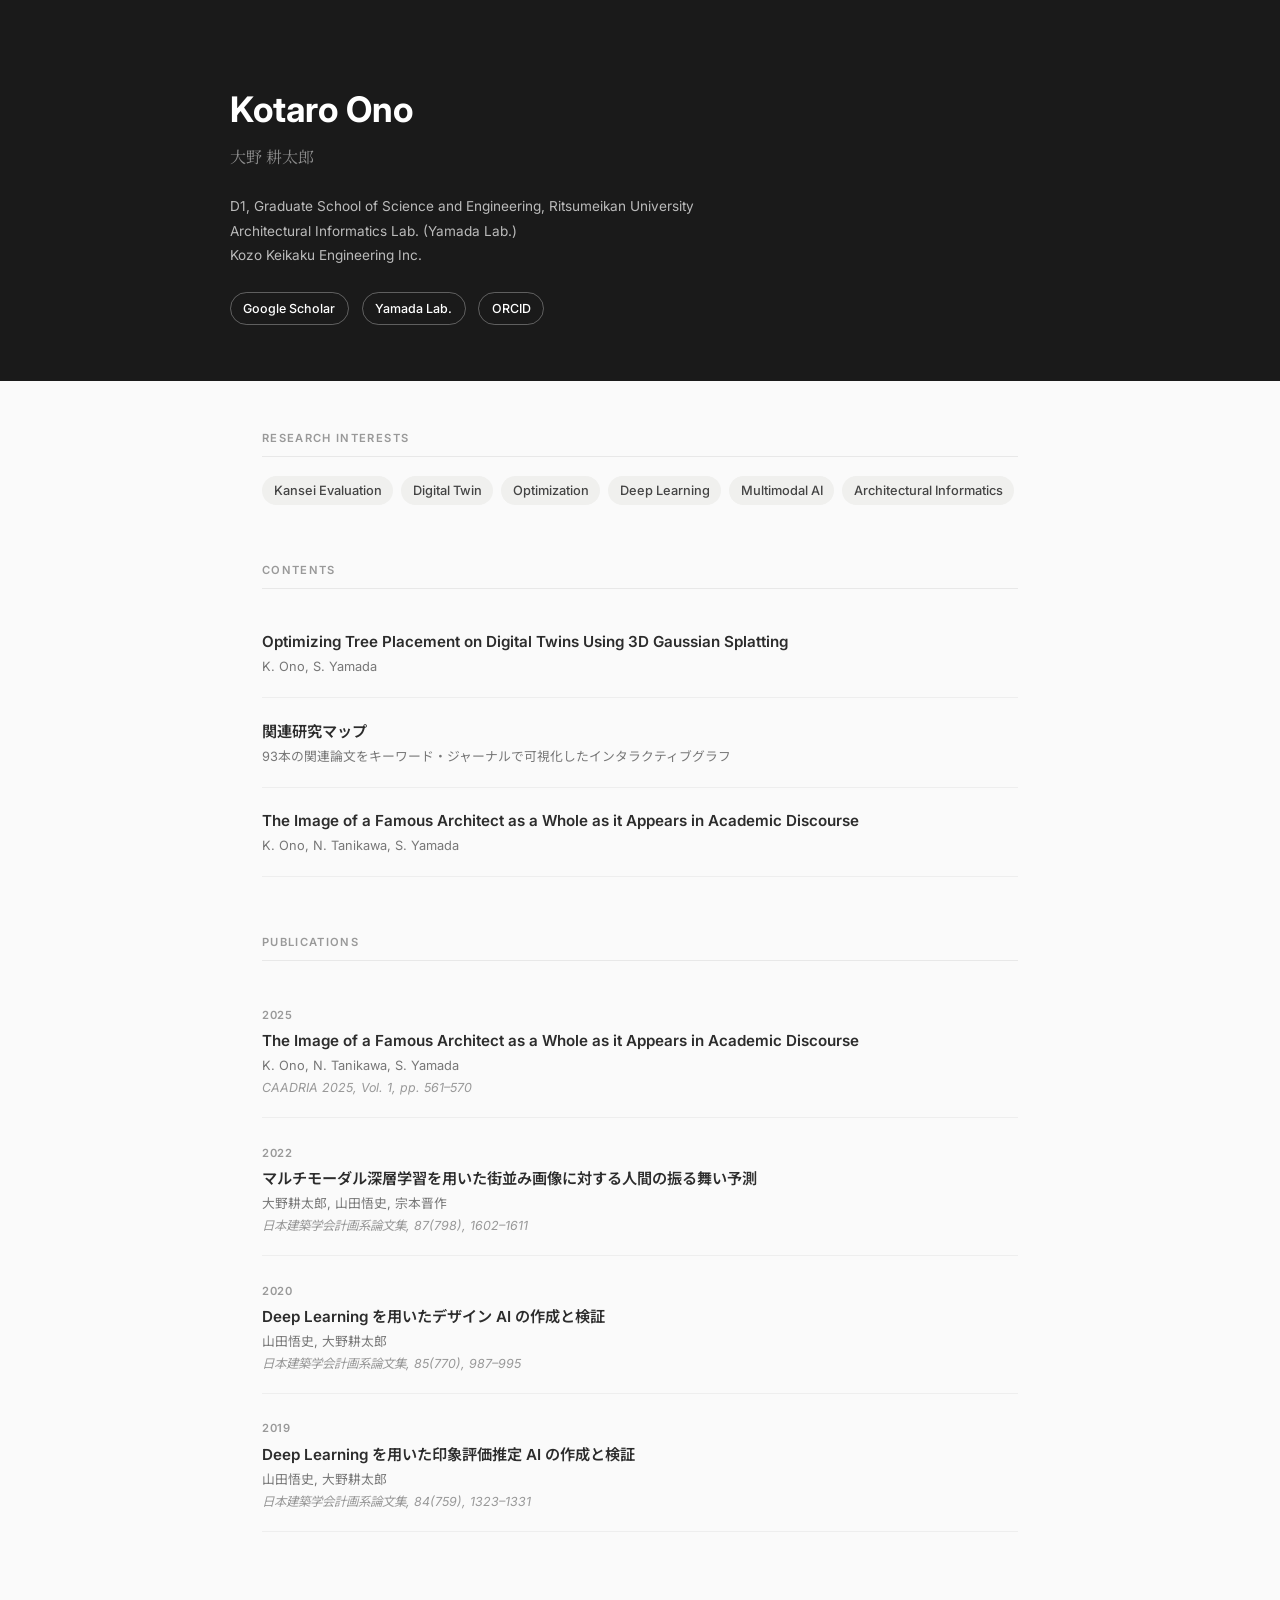
==== index.html @ 889e002a "feat: add literature graph link to Contents section Co-Authored-By: Claude Sonnet 4.6 <noreply@anthr" ====
<!doctype html>
<html lang="en">
<head>
  <meta charset="UTF-8">
  <meta name="viewport" content="width=device-width, initial-scale=1.0">
  <title>Kotaro Ono</title>
  <style>
    @import url("https://fonts.googleapis.com/css2?family=Inter:wght@400;500;600;700&family=Noto+Sans+JP:wght@400;500;700&family=Noto+Serif+JP:wght@400;700&display=swap");

    *, *::before, *::after { margin: 0; padding: 0; box-sizing: border-box; }

    body {
      font-family: "Inter", "Noto Sans JP", sans-serif;
      background: #fafafa;
      color: #2c2c2c;
      line-height: 1.7;
    }

    /* ===== Hero ===== */
    .hero {
      background: #1a1a1a;
      color: #fff;
      padding: 5rem 2rem 3.5rem;
    }

    .hero-inner {
      max-width: 820px;
      margin: 0 auto;
    }

    .hero h1 {
      font-size: 2.2rem;
      font-weight: 700;
      margin-bottom: 0.2rem;
    }

    .hero .name-ja {
      font-family: "Noto Serif JP", serif;
      font-size: 1rem;
      font-weight: 400;
      color: rgba(255,255,255,0.5);
      margin-bottom: 1.5rem;
    }

    .hero .affil {
      font-size: 0.85rem;
      color: rgba(255,255,255,0.7);
      line-height: 1.8;
    }

    .hero .affil span {
      display: block;
    }

    .hero .links {
      margin-top: 1.5rem;
      display: flex;
      flex-wrap: wrap;
      gap: 0.8rem;
    }

    .hero .links a {
      font-size: 0.78rem;
      font-weight: 500;
      color: #fff;
      text-decoration: none;
      padding: 0.4em 1em;
      border-radius: 100px;
      border: 1px solid rgba(255,255,255,0.3);
      transition: background 0.2s;
    }

    .hero .links a:hover {
      background: rgba(255,255,255,0.12);
    }

    /* ===== Main ===== */
    .main {
      max-width: 820px;
      margin: 0 auto;
      padding: 3rem 2rem 5rem;
    }

    .section {
      margin-bottom: 3.5rem;
    }

    .section h2 {
      font-size: 0.7rem;
      font-weight: 600;
      letter-spacing: 0.12em;
      text-transform: uppercase;
      color: #999;
      margin-bottom: 1.2rem;
      padding-bottom: 0.5rem;
      border-bottom: 1px solid #e8e8e8;
    }

    /* ===== Interests ===== */
    .interests {
      display: flex;
      flex-wrap: wrap;
      gap: 0.5rem;
    }

    .interests span {
      font-size: 0.8rem;
      font-weight: 500;
      padding: 0.3em 0.9em;
      border-radius: 100px;
      background: #f0f0ee;
      color: #444;
    }

    /* ===== Publication Cards ===== */
    .pub {
      display: block;
      text-decoration: none;
      color: inherit;
      padding: 1.2rem 0;
      border-bottom: 1px solid #eee;
      transition: background 0.15s;
    }

    a.pub:hover {
      background: #f5f5f3;
      margin-left: -0.8rem;
      margin-right: -0.8rem;
      padding-left: 0.8rem;
      padding-right: 0.8rem;
      border-radius: 8px;
    }

    .pub-year {
      font-size: 0.7rem;
      font-weight: 600;
      color: #999;
      letter-spacing: 0.05em;
    }

    .pub-title {
      font-size: 0.95rem;
      font-weight: 600;
      line-height: 1.45;
      margin: 0.2rem 0;
    }

    .pub-authors {
      font-size: 0.8rem;
      color: #777;
    }

    .pub-venue {
      font-size: 0.78rem;
      color: #999;
      font-style: italic;
    }

    .pub-link-tag {
      display: inline-block;
      font-size: 0.65rem;
      font-weight: 600;
      padding: 0.15em 0.5em;
      border-radius: 4px;
      background: #1a1a3a;
      color: #fff;
      margin-top: 0.3rem;
      text-transform: uppercase;
      letter-spacing: 0.05em;
    }

    .pub-link-tag.green { background: #2d5a3f; }

    /* ===== Responsive ===== */
    @media (max-width: 600px) {
      .hero { padding: 3.5rem 1.5rem 2.5rem; }
      .hero h1 { font-size: 1.7rem; }
      .main { padding: 2rem 1.2rem 3rem; }
    }
  </style>
</head>
<body>

  <header class="hero">
    <div class="hero-inner">
      <h1>Kotaro Ono</h1>
      <p class="name-ja">大野 耕太郎</p>
      <div class="affil">
        <span>D1, Graduate School of Science and Engineering, Ritsumeikan University</span>
        <span>Architectural Informatics Lab. (Yamada Lab.)</span>
        <span>Kozo Keikaku Engineering Inc.</span>
      </div>
      <div class="links">
        <a href="https://scholar.google.com/citations?user=VS9bfikAAAAJ" target="_blank" rel="noopener">Google Scholar</a>
        <a href="http://satoshi-bon.jp/" target="_blank" rel="noopener">Yamada Lab.</a>
        <a href="https://orcid.org/0009-0004-0649-6120" target="_blank" rel="noopener">ORCID</a>
      </div>
    </div>
  </header>

  <main class="main">

    <section class="section">
      <h2>Research Interests</h2>
      <div class="interests">
        <span>Kansei Evaluation</span>
        <span>Digital Twin</span>
        <span>Optimization</span>
        <span>Deep Learning</span>
        <span>Multimodal AI</span>
        <span>Architectural Informatics</span>
      </div>
    </section>

    <section class="section">
      <h2>Contents</h2>

      <a href="research_02.html" target="_blank" rel="noopener" class="pub">
        <p class="pub-title">Optimizing Tree Placement on Digital Twins Using 3D Gaussian Splatting</p>
        <p class="pub-authors">K. Ono, S. Yamada</p>
      </a>

      <a href="literature-graph.html" target="_blank" rel="noopener" class="pub">
        <p class="pub-title">関連研究マップ</p>
        <p class="pub-authors">93本の関連論文をキーワード・ジャーナルで可視化したインタラクティブグラフ</p>
      </a>

      <a href="research01.html" target="_blank" rel="noopener" class="pub">
        <p class="pub-title">The Image of a Famous Architect as a Whole as it Appears in Academic Discourse</p>
        <p class="pub-authors">K. Ono, N. Tanikawa, S. Yamada</p>
      </a>

    </section>

    <section class="section">
      <h2>Publications</h2>

      <a href="http://satoshi-bon.jp/wp-content/uploads/2025/05/caadria2025_732.pdf" target="_blank" rel="noopener" class="pub">
        <span class="pub-year">2025</span>
        <p class="pub-title">The Image of a Famous Architect as a Whole as it Appears in Academic Discourse</p>
        <p class="pub-authors">K. Ono, N. Tanikawa, S. Yamada</p>
        <p class="pub-venue">CAADRIA 2025, Vol. 1, pp. 561&ndash;570</p>
      </a>

      <a href="https://www.jstage.jst.go.jp/article/aija/87/798/87_1602/_article/-char/ja" target="_blank" rel="noopener" class="pub">
        <span class="pub-year">2022</span>
        <p class="pub-title">マルチモーダル深層学習を用いた街並み画像に対する人間の振る舞い予測</p>
        <p class="pub-authors">大野耕太郎, 山田悟史, 宗本晋作</p>
        <p class="pub-venue">日本建築学会計画系論文集, 87(798), 1602&ndash;1611</p>
      </a>

      <a href="https://www.jstage.jst.go.jp/article/aija/85/770/85_987/_article/-char/ja" target="_blank" rel="noopener" class="pub">
        <span class="pub-year">2020</span>
        <p class="pub-title">Deep Learning を用いたデザイン AI の作成と検証</p>
        <p class="pub-authors">山田悟史, 大野耕太郎</p>
        <p class="pub-venue">日本建築学会計画系論文集, 85(770), 987&ndash;995</p>
      </a>

      <a href="https://www.jstage.jst.go.jp/article/aija/84/759/84_1323/_article/-char/ja" target="_blank" rel="noopener" class="pub">
        <span class="pub-year">2019</span>
        <p class="pub-title">Deep Learning を用いた印象評価推定 AI の作成と検証</p>
        <p class="pub-authors">山田悟史, 大野耕太郎</p>
        <p class="pub-venue">日本建築学会計画系論文集, 84(759), 1323&ndash;1331</p>
      </a>

    </section>

  </main>

</body>
</html>
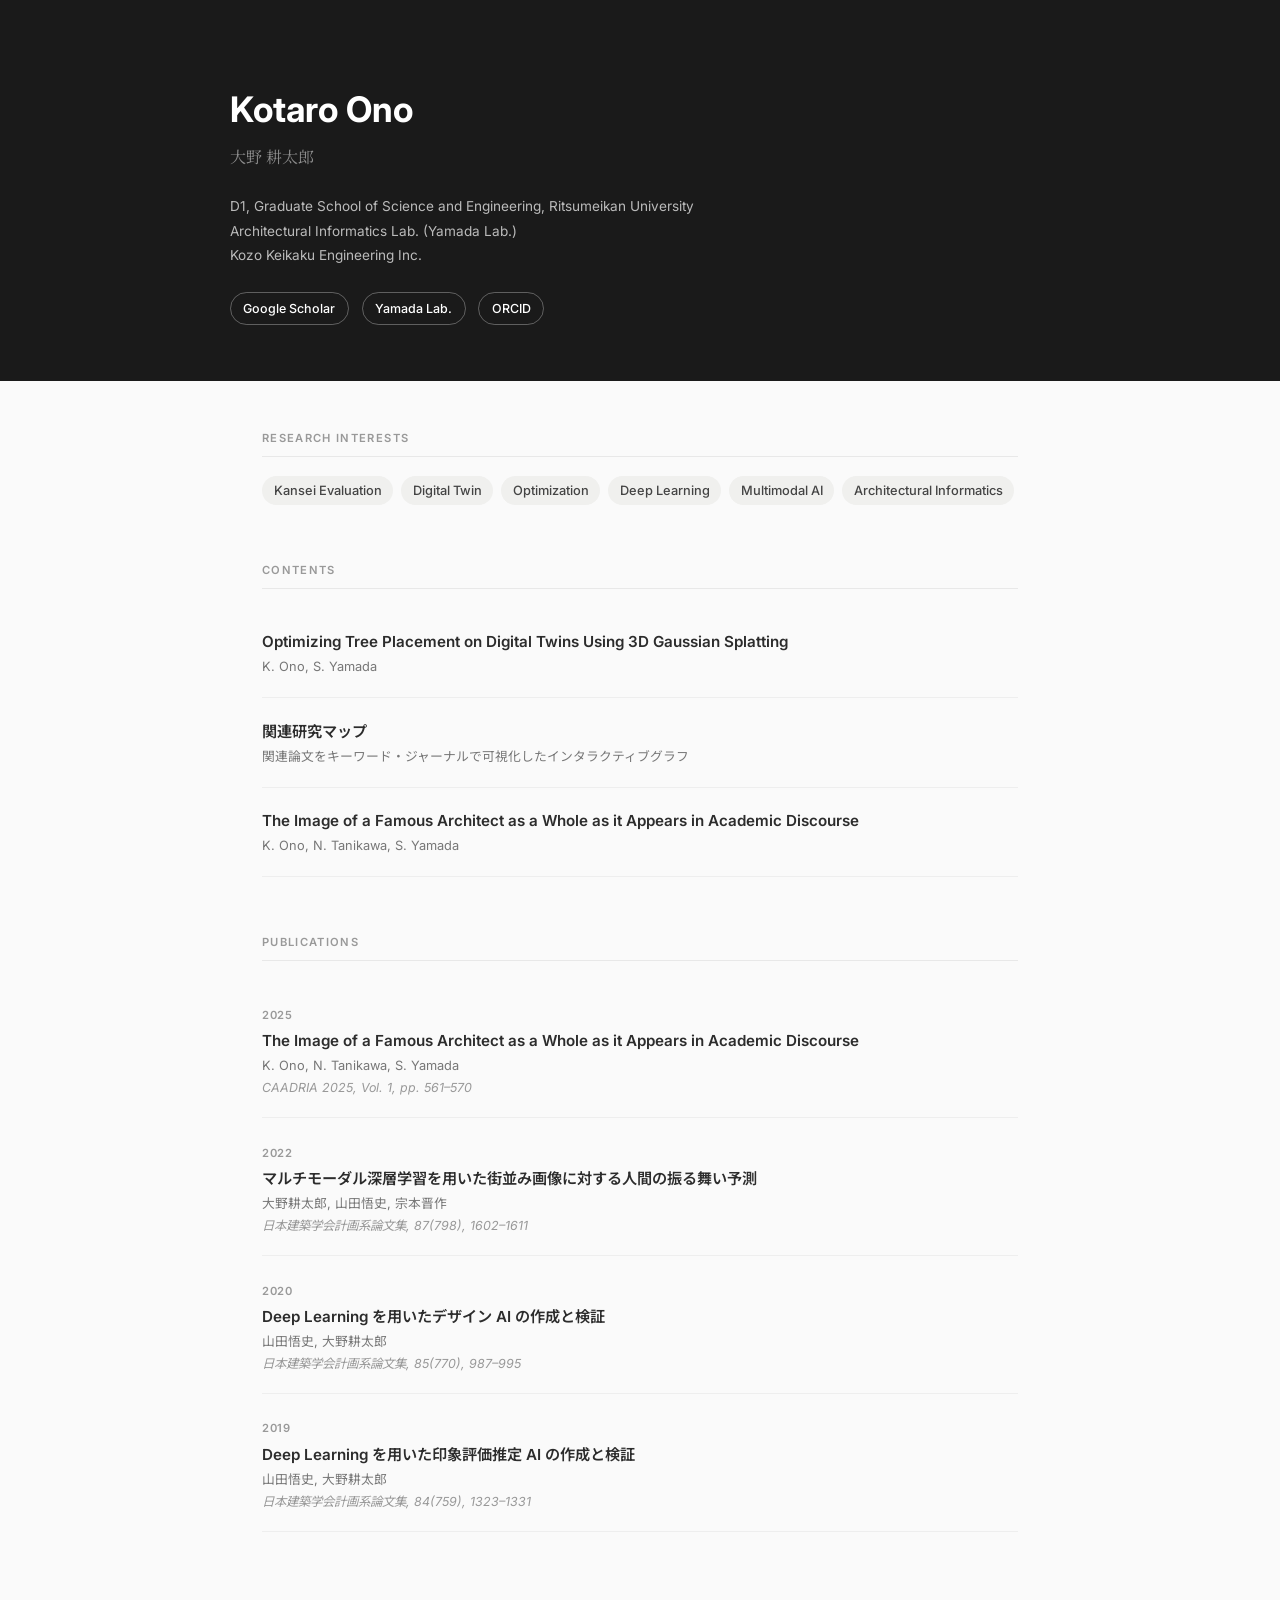
==== commit dfff1371: "fix: remove hardcoded paper count from literature graph link" ====
--- a/index.html
+++ b/index.html
@@ -4,6 +4,14 @@
   <meta charset="UTF-8">
   <meta name="viewport" content="width=device-width, initial-scale=1.0">
   <title>Kotaro Ono</title>
+<!-- Google tag (gtag.js) -->
+<script async src="https://www.googletagmanager.com/gtag/js?id=G-YBXX6M25PL"></script>
+<script>
+  window.dataLayer = window.dataLayer || [];
+  function gtag(){dataLayer.push(arguments);}
+  gtag('js', new Date());
+  gtag('config', 'G-YBXX6M25PL');
+</script>
   <style>
     @import url("https://fonts.googleapis.com/css2?family=Inter:wght@400;500;600;700&family=Noto+Sans+JP:wght@400;500;700&family=Noto+Serif+JP:wght@400;700&display=swap");
 
@@ -222,7 +230,7 @@
 
       <a href="literature-graph.html" target="_blank" rel="noopener" class="pub">
         <p class="pub-title">関連研究マップ</p>
-        <p class="pub-authors">93本の関連論文をキーワード・ジャーナルで可視化したインタラクティブグラフ</p>
+        <p class="pub-authors">関連論文をキーワード・ジャーナルで可視化したインタラクティブグラフ</p>
       </a>
 
       <a href="research01.html" target="_blank" rel="noopener" class="pub">
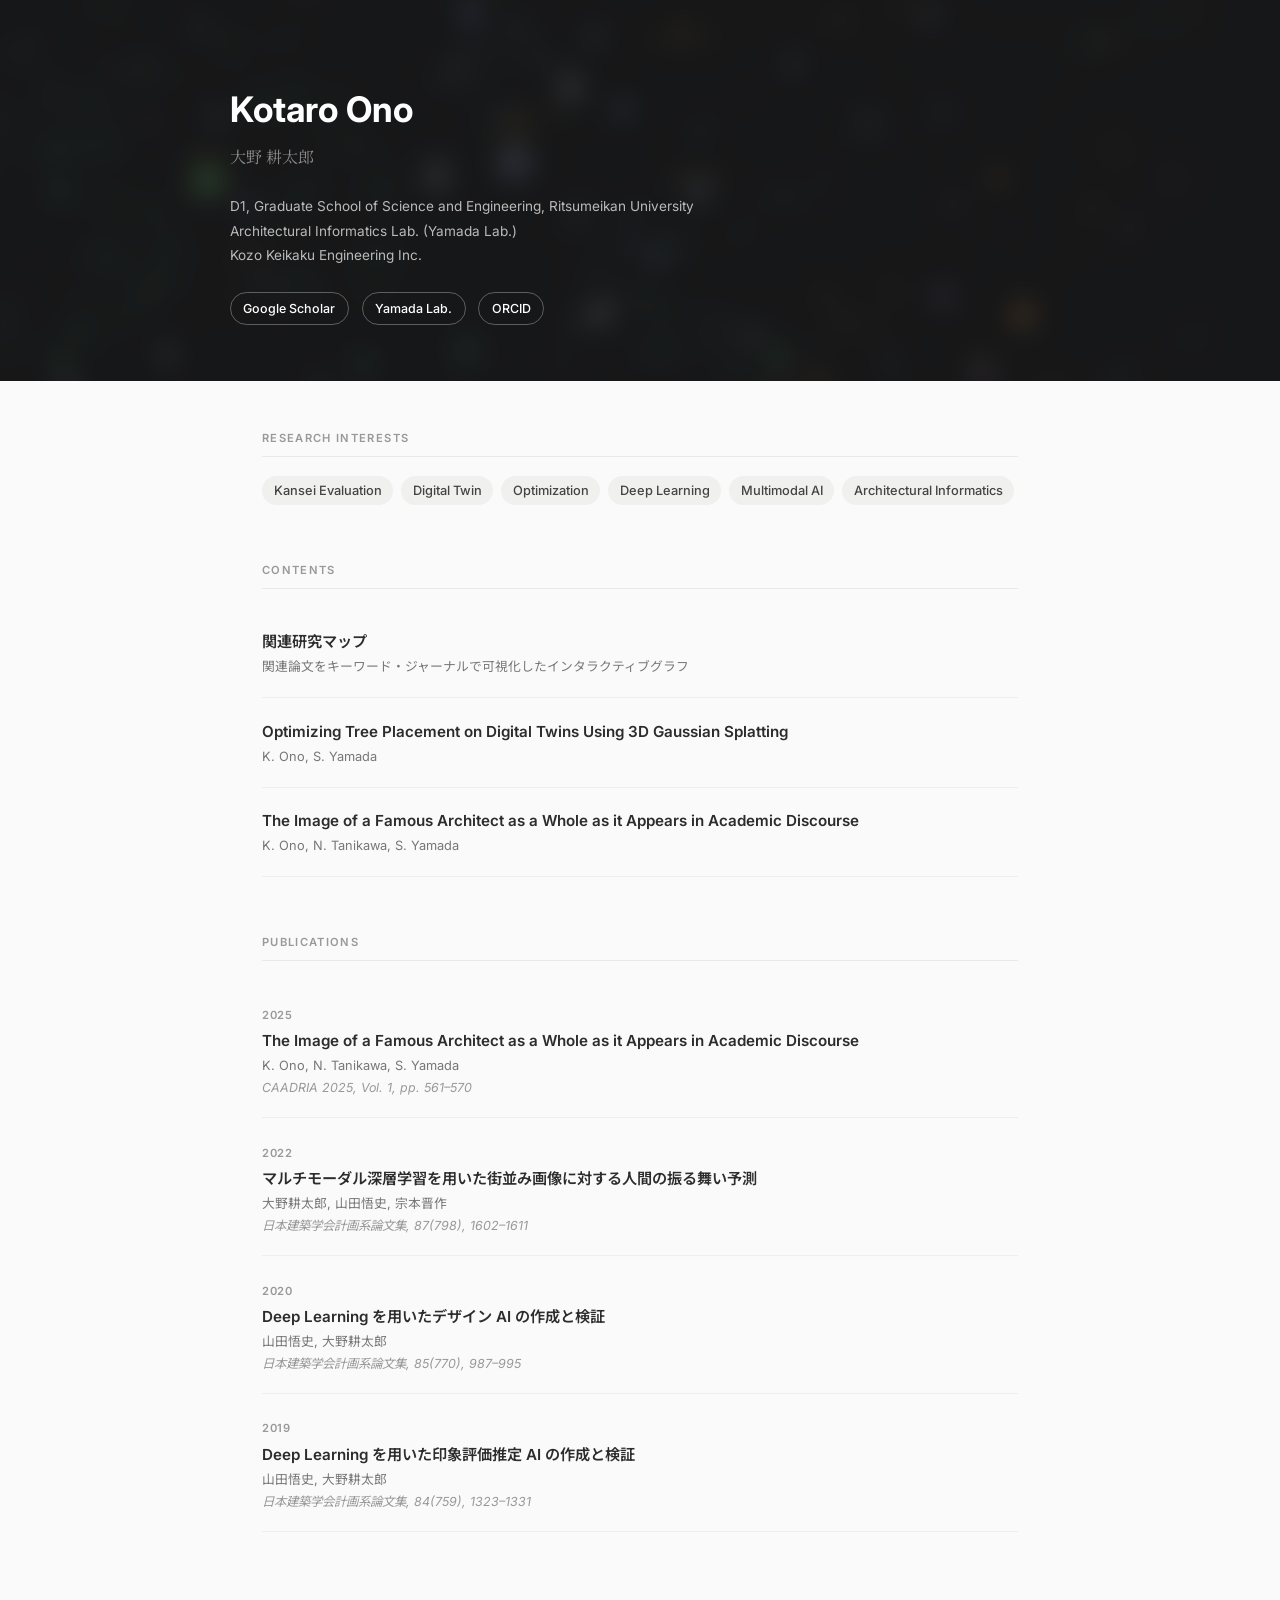
==== commit ff968dbf: "feat: hero background image, reorder contents, move viz link up - Add blurred graph screenshot as he" ====
--- a/index.html
+++ b/index.html
@@ -29,11 +29,25 @@
       background: #1a1a1a;
       color: #fff;
       padding: 5rem 2rem 3.5rem;
+      position: relative;
+      overflow: hidden;
+    }
+    .hero::before {
+      content: '';
+      position: absolute;
+      inset: -30px;
+      background: url('hero-bg.png') center/cover no-repeat;
+      filter: blur(12px);
+      transform: scale(1.08);
+      opacity: 0.18;
+      z-index: 0;
     }
 
     .hero-inner {
       max-width: 820px;
       margin: 0 auto;
+      position: relative;
+      z-index: 1;
     }
 
     .hero h1 {
@@ -223,14 +237,14 @@
     <section class="section">
       <h2>Contents</h2>
 
+      <a href="literature-graph.html" target="_blank" rel="noopener" class="pub">
+        <p class="pub-title">関連研究マップ</p>
+        <p class="pub-authors">関連論文をキーワード・ジャーナルで可視化したインタラクティブグラフ</p>
+      </a>
+
       <a href="research_02.html" target="_blank" rel="noopener" class="pub">
         <p class="pub-title">Optimizing Tree Placement on Digital Twins Using 3D Gaussian Splatting</p>
         <p class="pub-authors">K. Ono, S. Yamada</p>
-      </a>
-
-      <a href="literature-graph.html" target="_blank" rel="noopener" class="pub">
-        <p class="pub-title">関連研究マップ</p>
-        <p class="pub-authors">関連論文をキーワード・ジャーナルで可視化したインタラクティブグラフ</p>
       </a>
 
       <a href="research01.html" target="_blank" rel="noopener" class="pub">
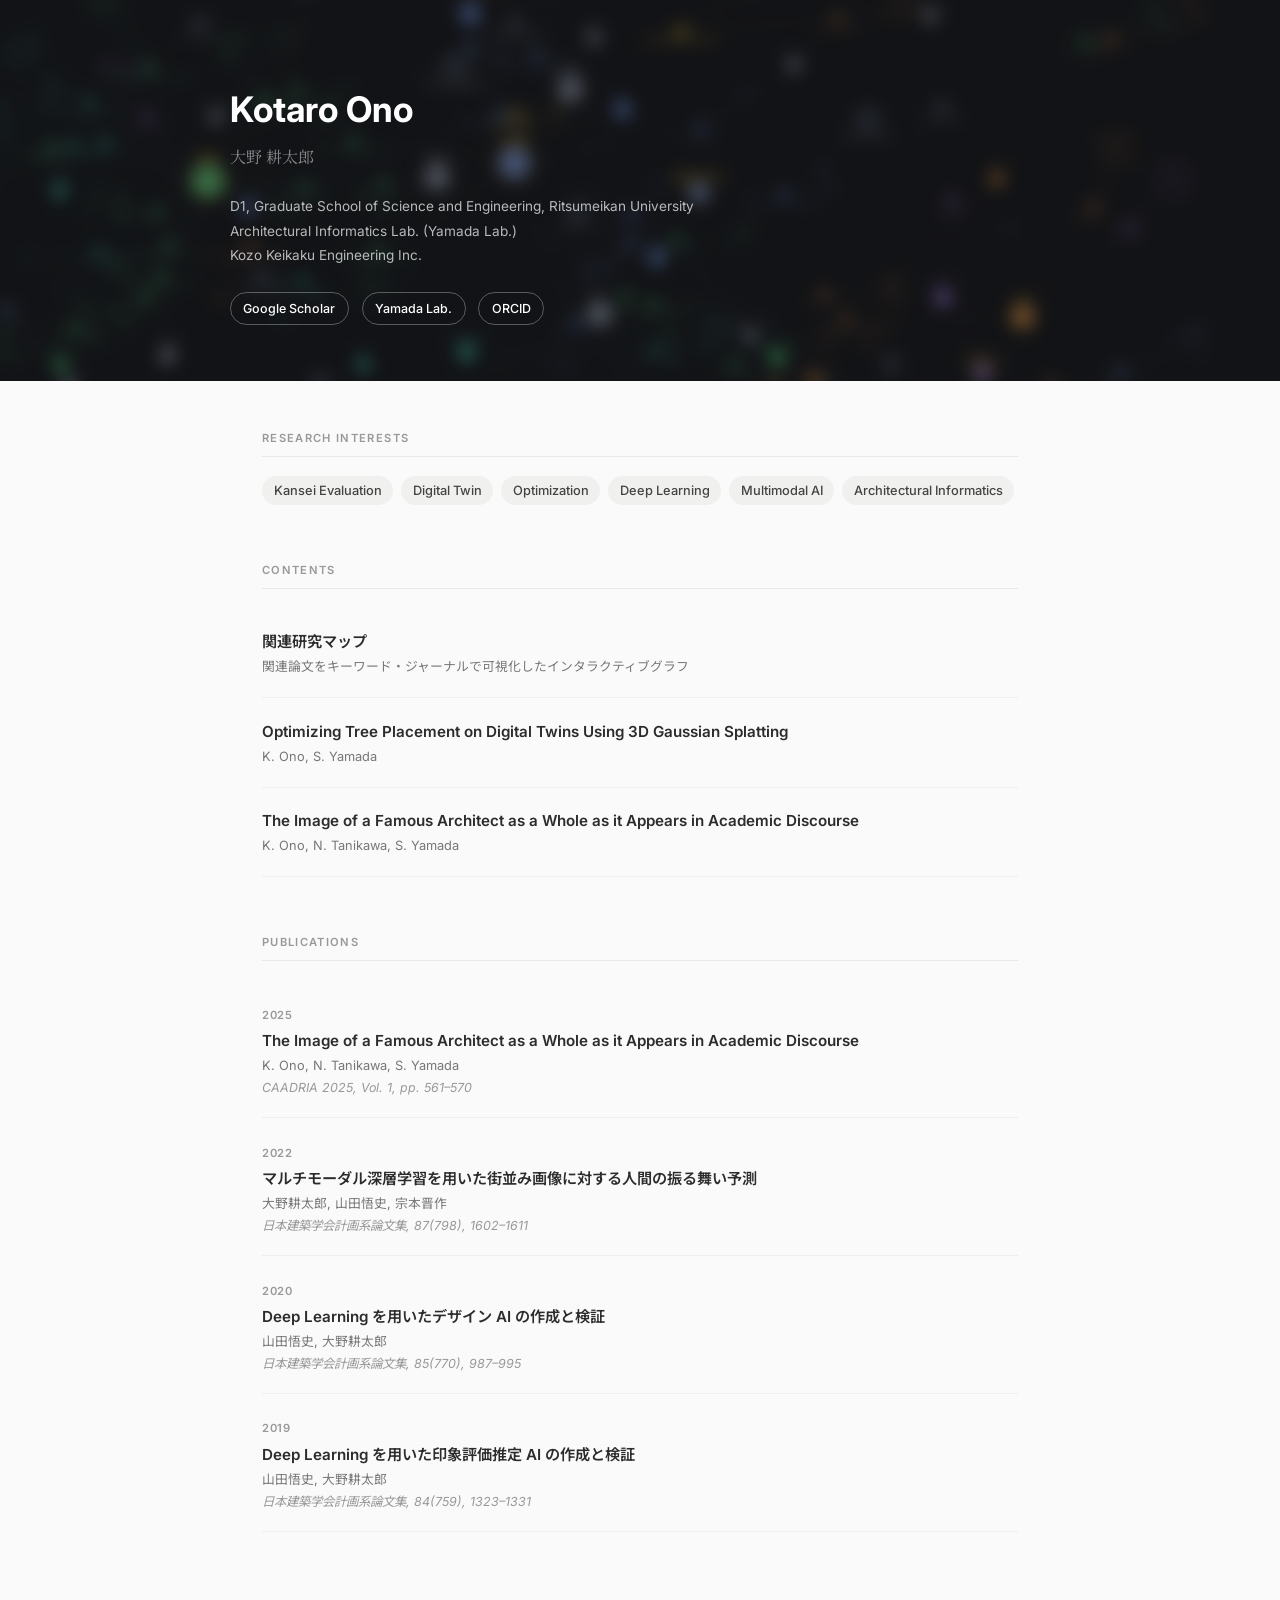
==== commit 1d203e0f: "fix: increase hero background opacity to 0.45" ====
--- a/index.html
+++ b/index.html
@@ -37,9 +37,9 @@
       position: absolute;
       inset: -30px;
       background: url('hero-bg.png') center/cover no-repeat;
-      filter: blur(12px);
+      filter: blur(8px);
       transform: scale(1.08);
-      opacity: 0.18;
+      opacity: 0.45;
       z-index: 0;
     }
 
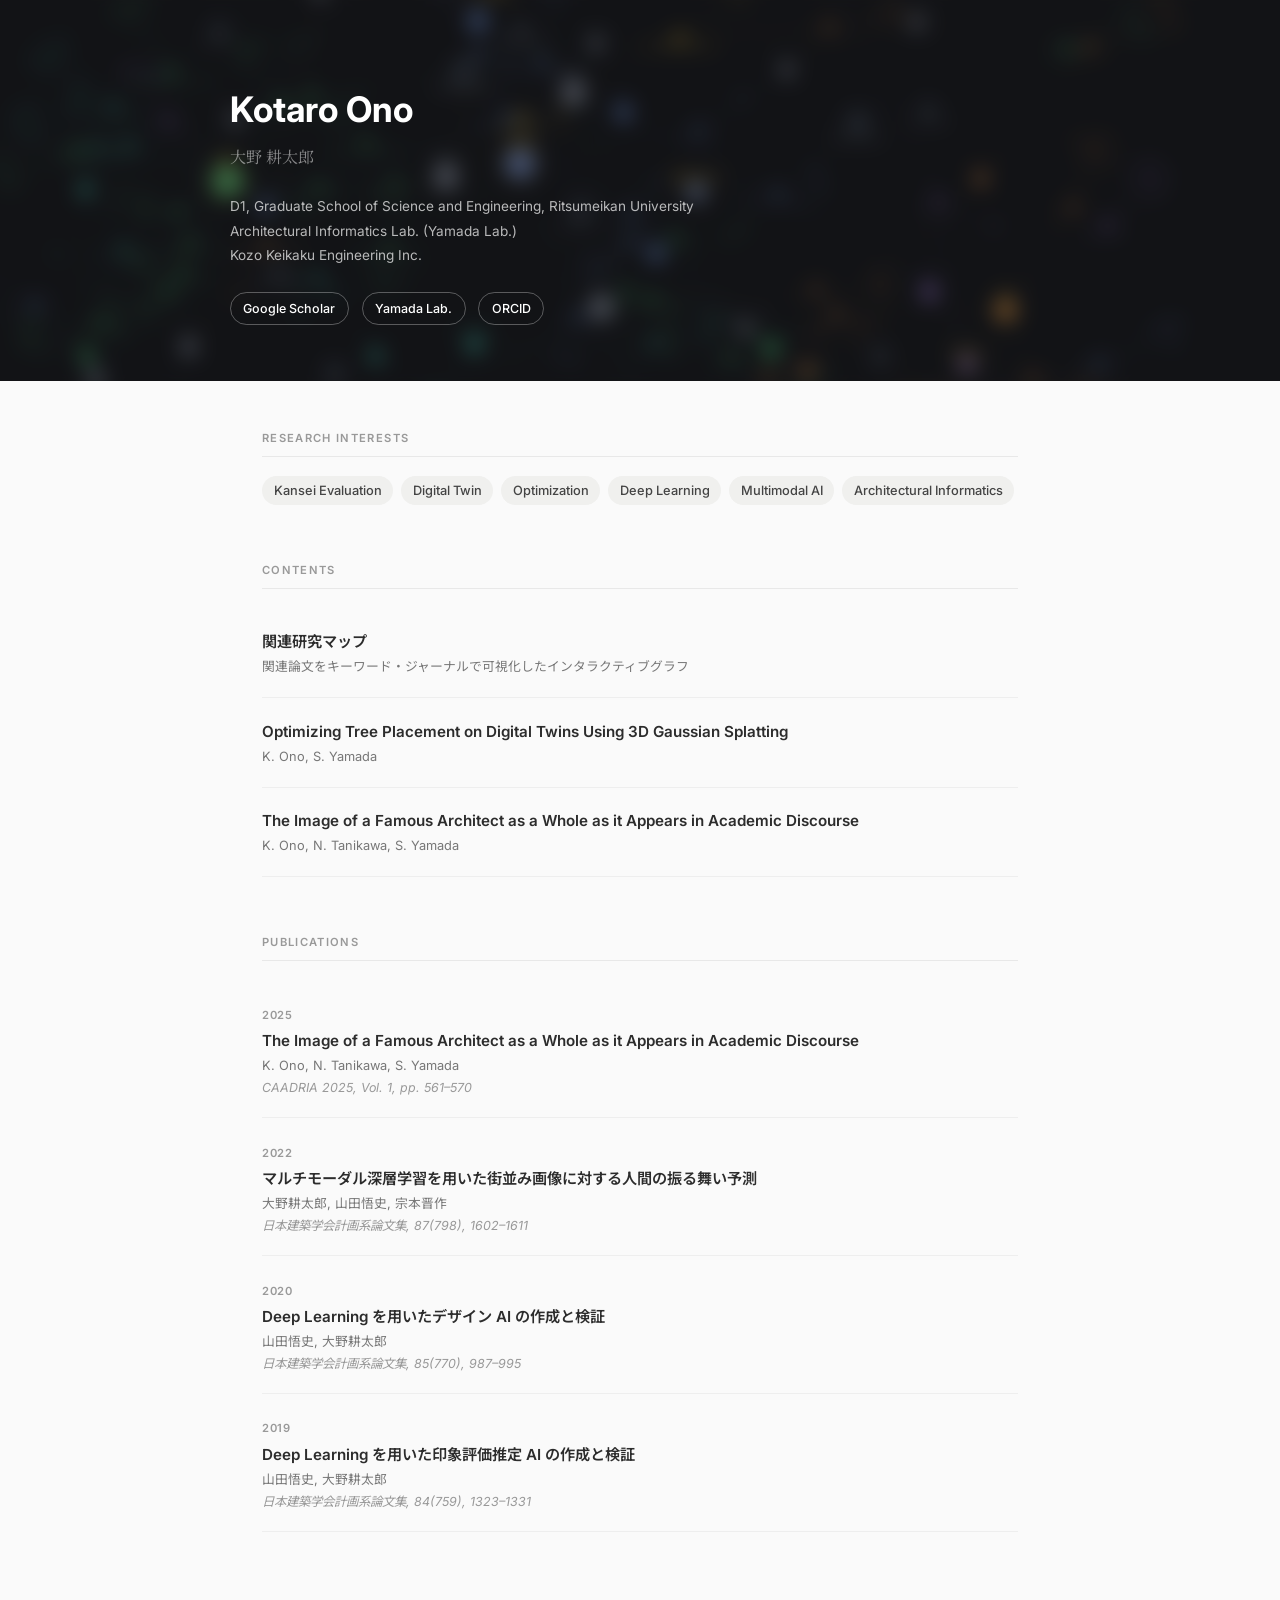
==== commit b27dbdec: "fix: switch hero bg from ::before to img tag for reliable rendering" ====
--- a/index.html
+++ b/index.html
@@ -32,15 +32,18 @@
       position: relative;
       overflow: hidden;
     }
-    .hero::before {
-      content: '';
+    .hero-bg-img {
       position: absolute;
-      inset: -30px;
-      background: url('hero-bg.png') center/cover no-repeat;
-      filter: blur(8px);
+      inset: 0;
+      width: 100%;
+      height: 100%;
+      object-fit: cover;
+      object-position: center;
+      filter: blur(10px);
       transform: scale(1.08);
       opacity: 0.45;
       z-index: 0;
+      pointer-events: none;
     }
 
     .hero-inner {
@@ -204,6 +207,7 @@
 <body>
 
   <header class="hero">
+    <img src="hero-bg.png" class="hero-bg-img" alt="">
     <div class="hero-inner">
       <h1>Kotaro Ono</h1>
       <p class="name-ja">大野 耕太郎</p>
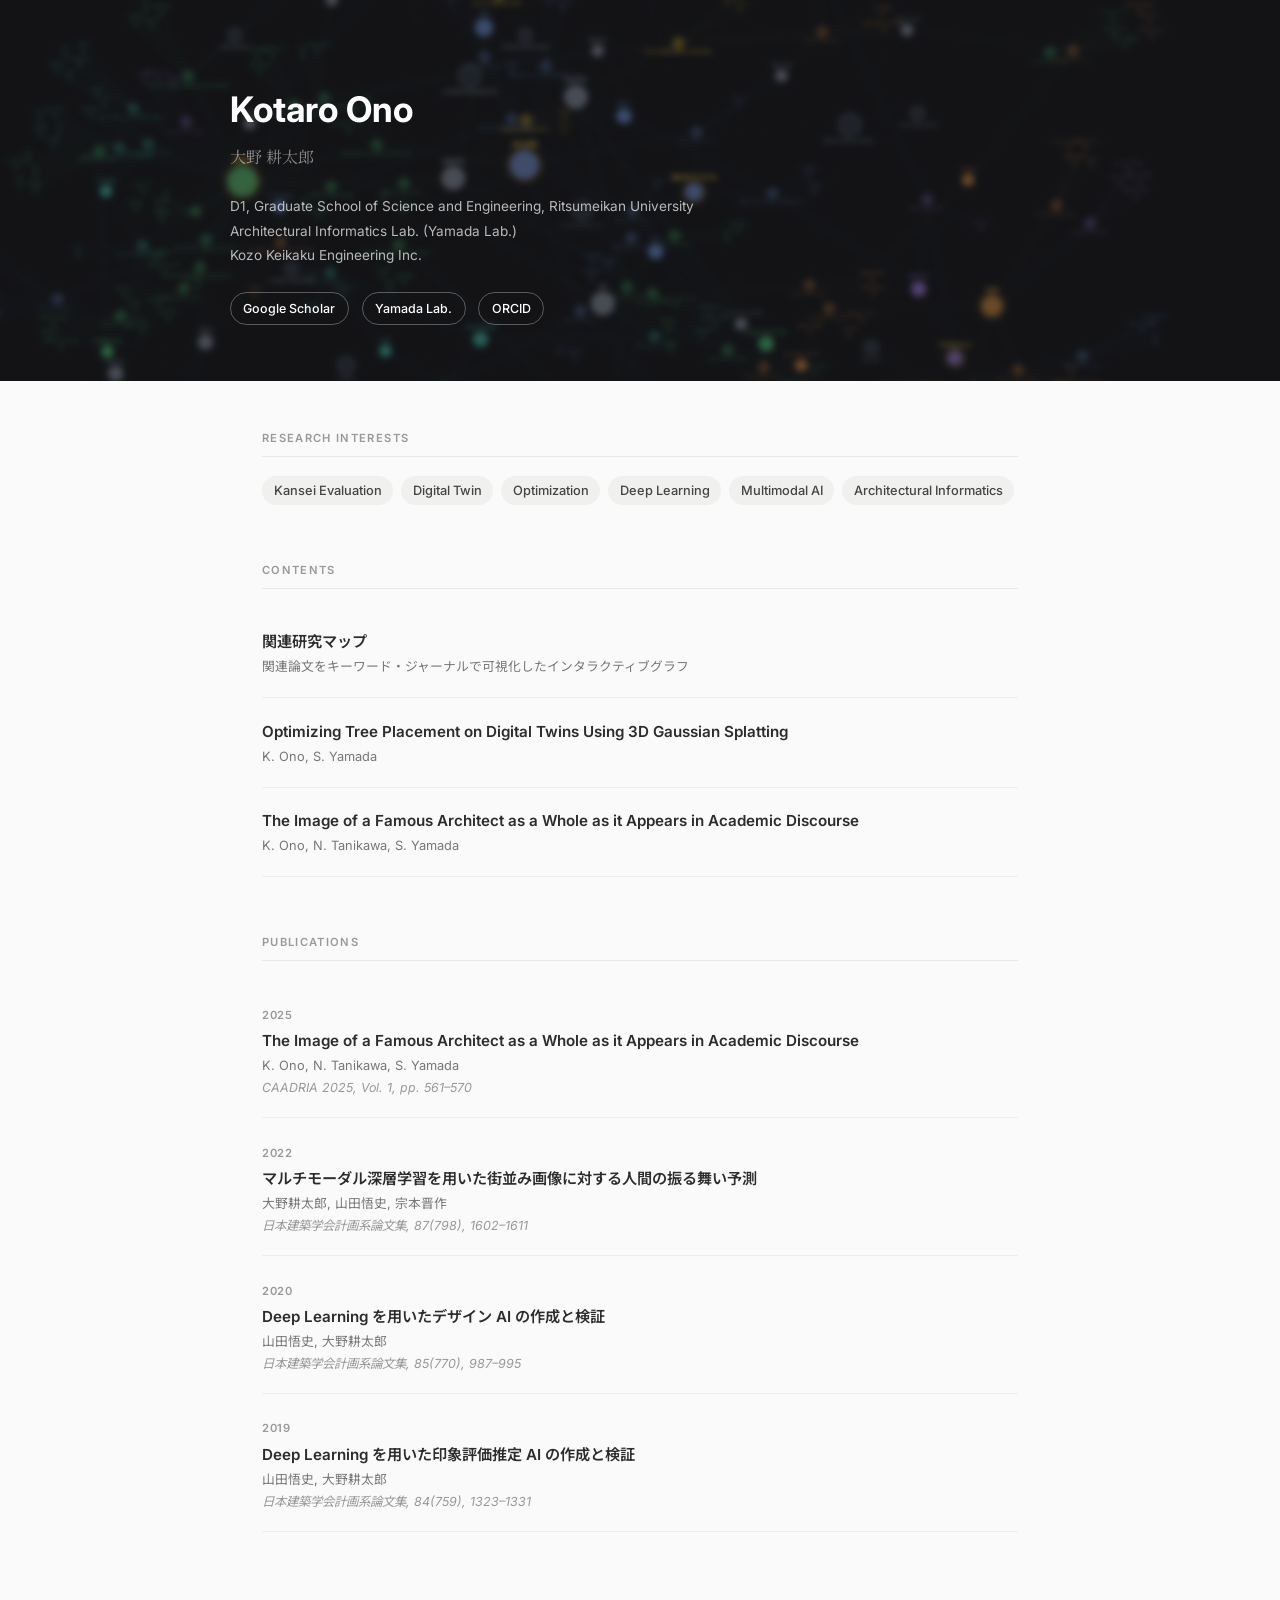
==== commit 6308ee28: "fix: reduce hero bg blur 10px→3px" ====
--- a/index.html
+++ b/index.html
@@ -39,9 +39,9 @@
       height: 100%;
       object-fit: cover;
       object-position: center;
-      filter: blur(10px);
-      transform: scale(1.08);
-      opacity: 0.45;
+      filter: blur(3px);
+      transform: scale(1.04);
+      opacity: 0.4;
       z-index: 0;
       pointer-events: none;
     }
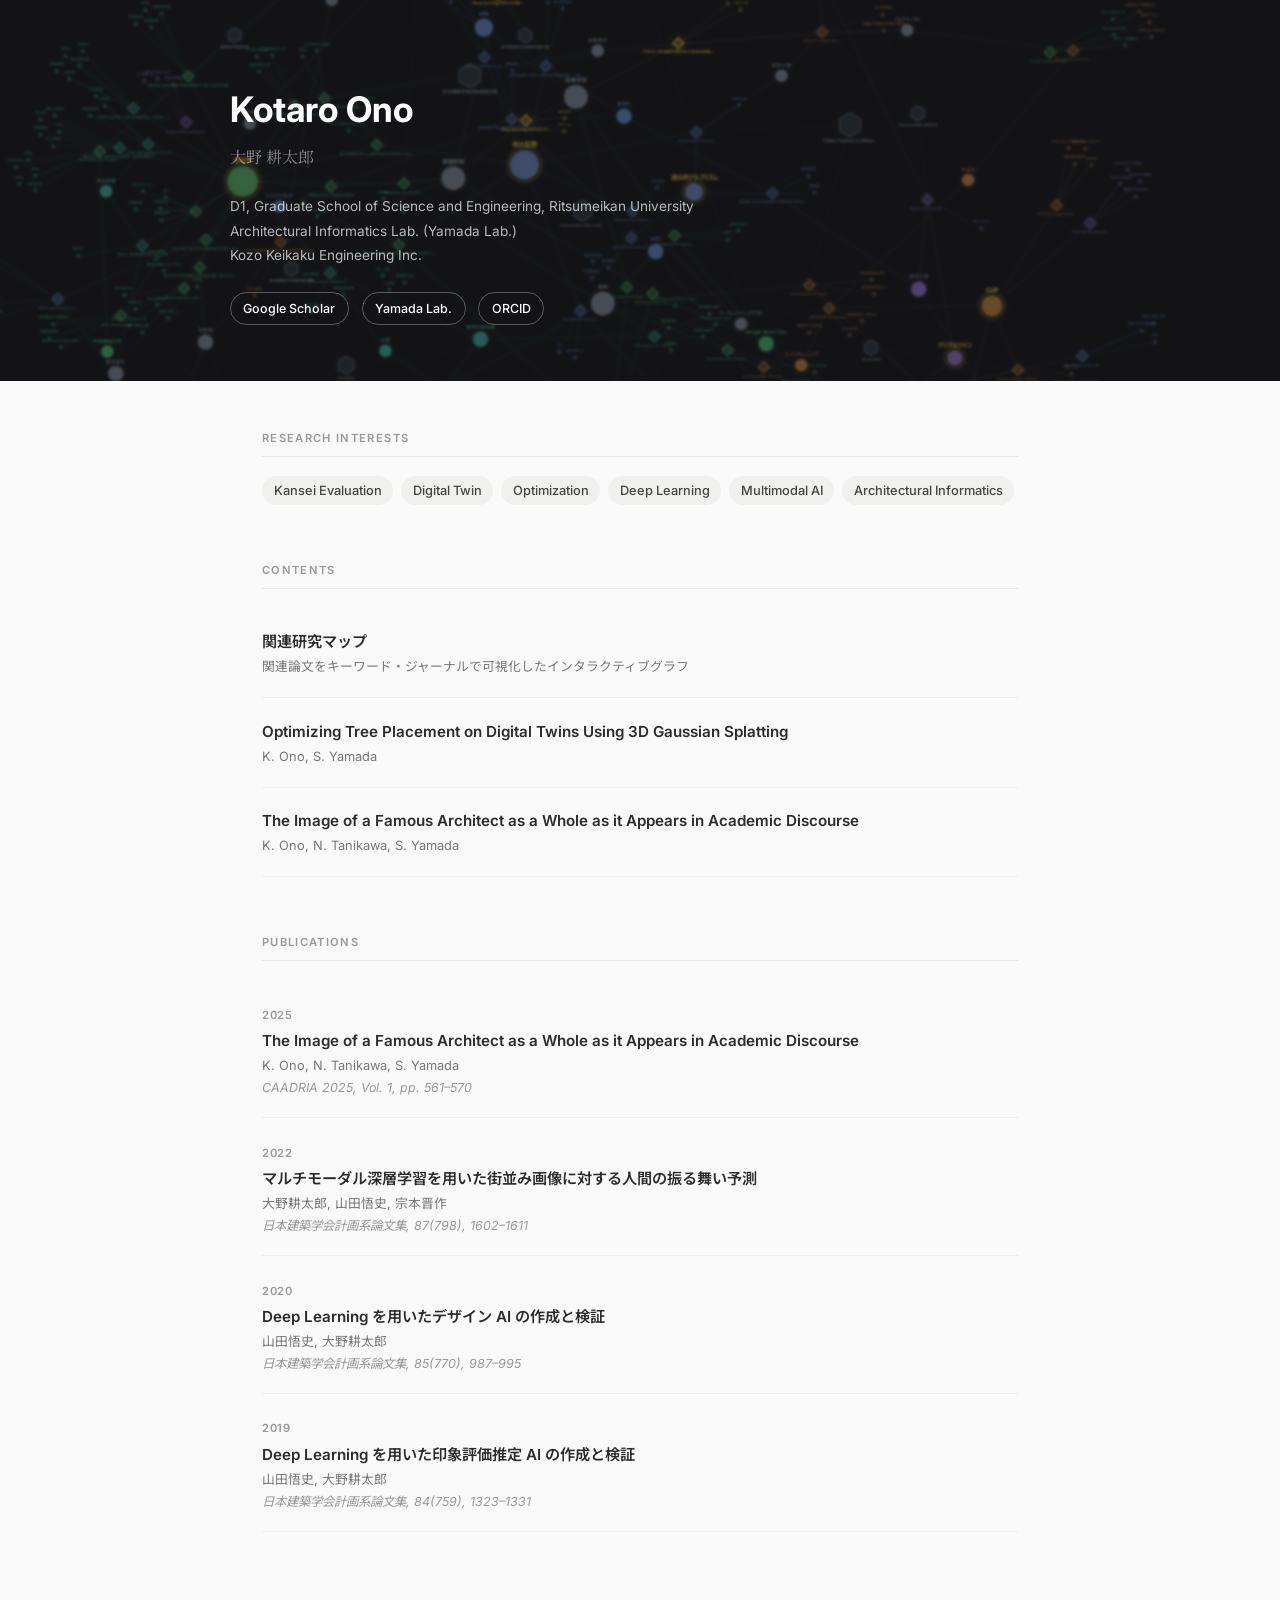
==== commit 89bf850c: "fix: hero bg blur 3px→1px" ====
--- a/index.html
+++ b/index.html
@@ -39,7 +39,7 @@
       height: 100%;
       object-fit: cover;
       object-position: center;
-      filter: blur(3px);
+      filter: blur(1px);
       transform: scale(1.04);
       opacity: 0.4;
       z-index: 0;
